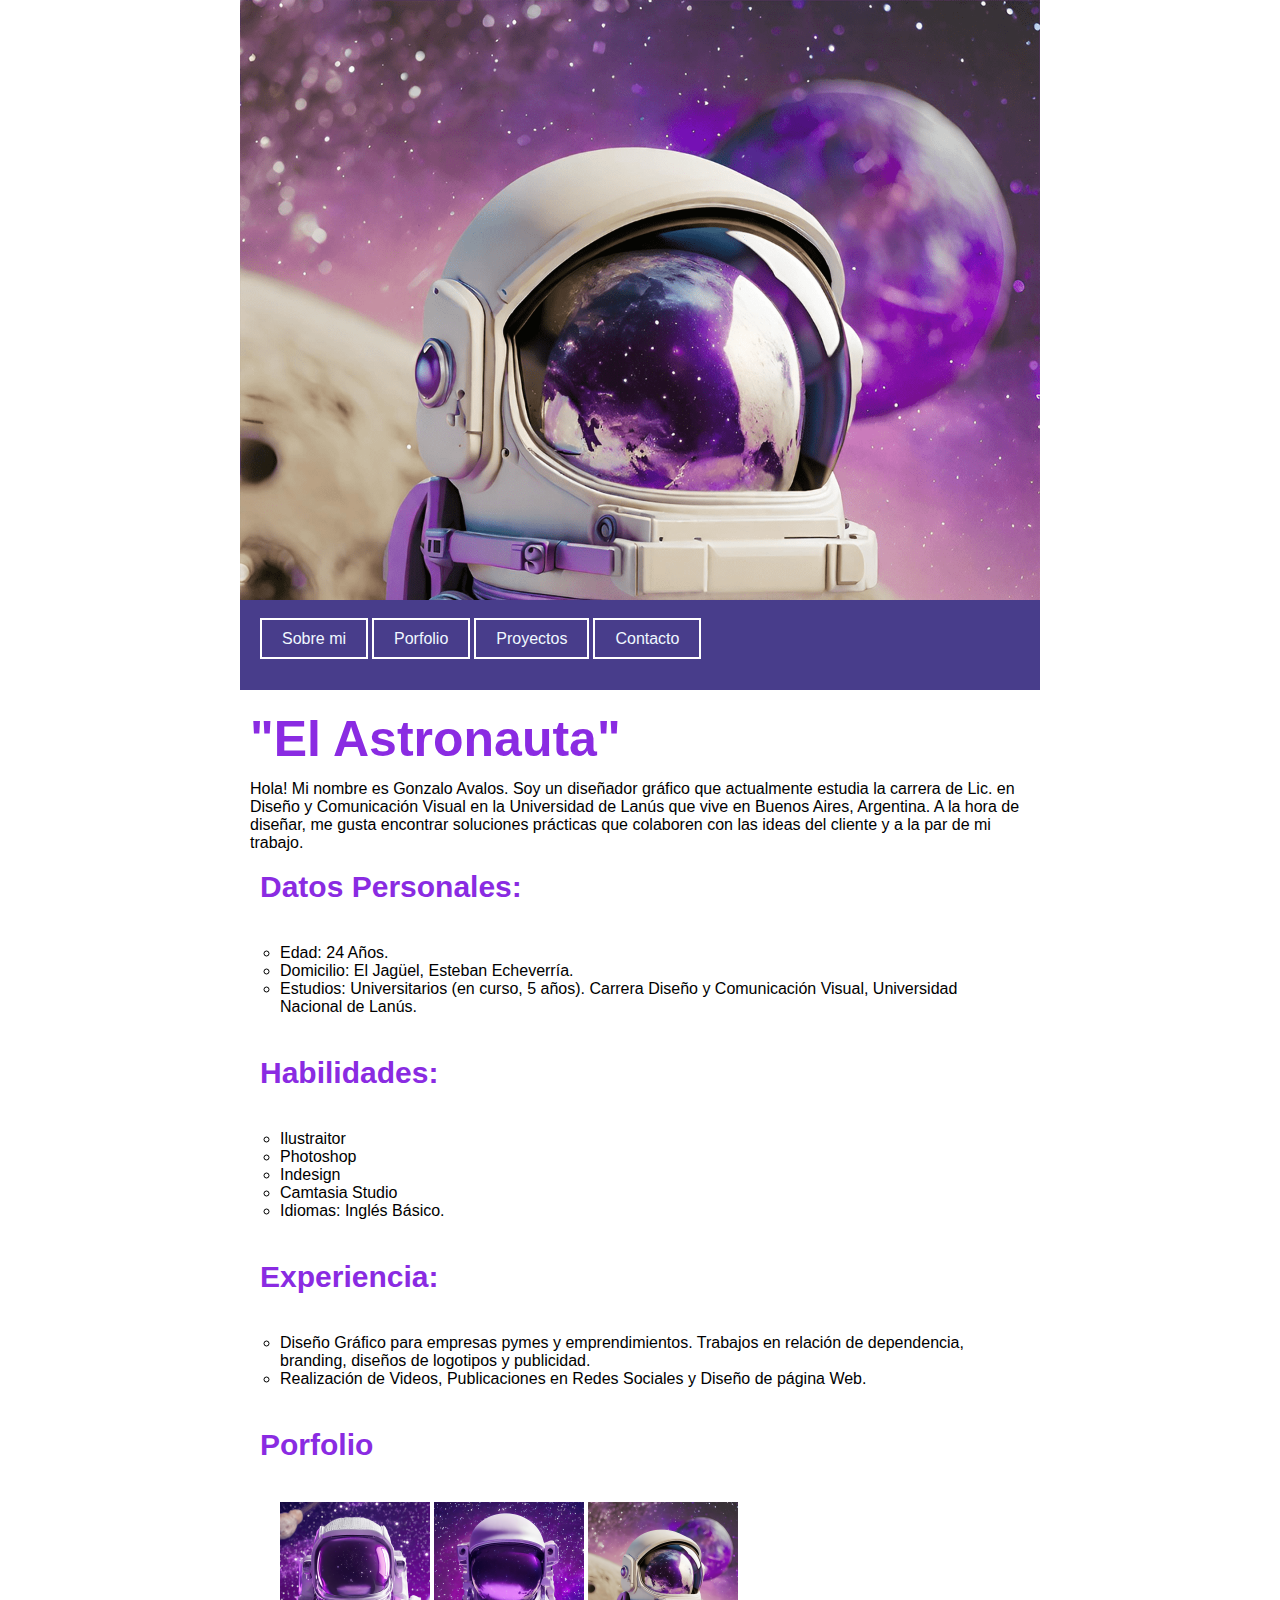
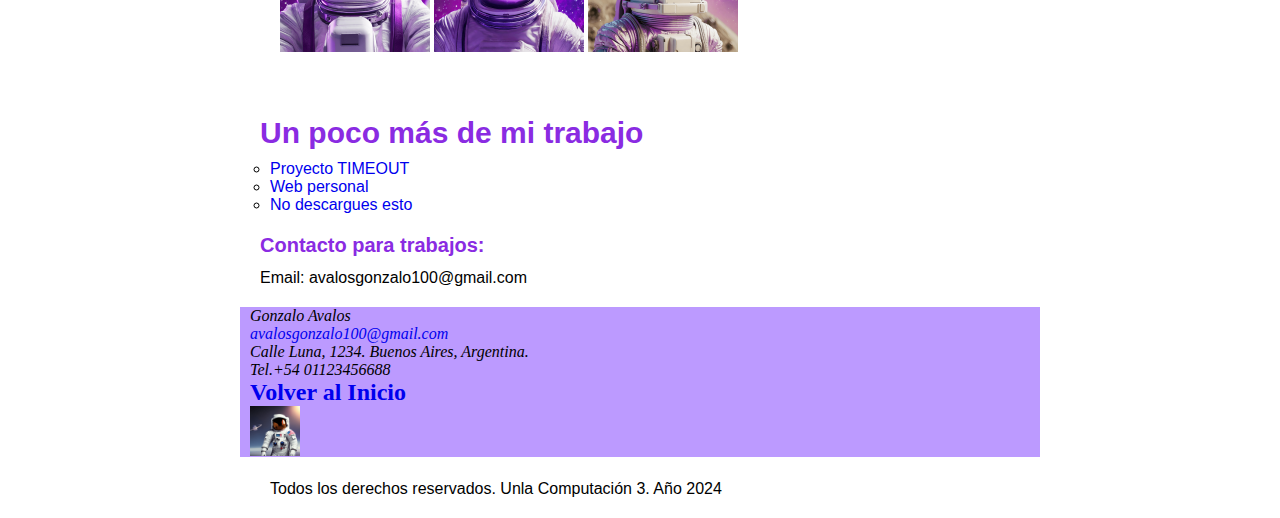
==== index.html @ 6a873aac "Merge branch 'main' of github.com:Gonza-01/avalosgonzalo-tp1" ====
<!DOCTYPE html>
<html>
   
    <head>
        <meta charset="utf-8"/>
        <title>Avalos Gonzalo CV</title>
        <link href="estilos.css" rel="stylesheet" type="text/css">

    <!---Hola profes como notaran estuve usando el codigo html de mi CV para practicar CSS y estuve diseñando con lo que vimos (cosa que se que aún no debemos hacer hasta aprender Flexbox) pero de igual manera quise probar provisoriamente las etiquetas de las clases de css--->
    </head>
    <body>
        <header id="cabecera">
        </header>
        <nav class="botonera">
            <ul>
                <li><a href="#">Sobre mi</a></li>
                <li><a href="#porfolio">Porfolio</a></li>
                <li><a href="#">Proyectos</a></li>
                <li><a href="#contacto">Contacto</a></li>
            </ul>
        </nav>
        <main>
            <div class="bienvenida">
                <h1>"El Astronauta"</h1>
                <p>Hola! Mi nombre es Gonzalo Avalos. Soy un diseñador gráfico que actualmente estudia la carrera de Lic. en Diseño y Comunicación Visual en la Universidad de Lanús que vive en Buenos Aires, Argentina. A la hora de diseñar, me gusta encontrar soluciones prácticas que colaboren con las ideas del cliente y a la par de mi trabajo.</p>
            </div>
            <article class="#">
				<h3>Datos Personales:</h3>
					<ul class="seccion">
						<li>Edad: 24 Años.</li>
						<li>Domicilio: El Jag&uuml;el, Esteban Echeverr&iacute;a.</li>
						<li>Estudios: Universitarios (en curso, 5 años). Carrera Diseño y Comunicaci&oacute;n Visual, Universidad Nacional de Lan&uacute;s.</li>
					</ul>
				<h3>Habilidades:</h3>
					<ul class="seccion">
						<li>Ilustraitor</li>
						<li>Photoshop</li>
						<li>Indesign</li>
						<li>Camtasia Studio</li>
						<li>Idiomas: Ingl&eacute;s B&aacute;sico.&nbsp;</li>
					</ul>
				<h3>Experiencia:</h3>
					<ul class="seccion">
						<li>Diseño Gráfico para empresas pymes y emprendimientos. Trabajos en relaci&oacute;n de dependencia, branding, diseños de logotipos y publicidad.</li>
						<li>Realizaci&oacute;n de Videos, Publicaciones en Redes Sociales y Diseño de p&aacute;gina Web.&nbsp;</li>
					</ul>
			</article>
            <article id="porfolio">
				<h3>Porfolio</h3>
				<div class="seccion">
					<img src="img/astro.png" width="150px" height="150px"/>
					<img src="img/astro 2.png" width="150px" height="150px"/>
					<img src="img/astro 3.png" width="150px" height="150px"/>
				</div>
			</article>
            <section class="section">
                <h3>Un poco más de mi trabajo</h3>
                <ul>
                    <li><a href="proyecto-timeout.pdf">Proyecto TIMEOUT</a></li>
                    <li><a href="https://astronauta.com" target="_blank">Web personal</a></li>
                    <li><a href="img/astro.png" download>No descargues esto</a></li>
                </ul>
            </section>
            <div id="contacto">
                <h4>Contacto para trabajos:</h4>
                <p>Email: avalosgonzalo100@gmail.com</p>
            </div>
        </main>
        <footer>
            <address>
                Gonzalo Avalos <br>
                <a href="avalosgonzalo100@gmail.com" target="_blank">avalosgonzalo100@gmail.com</a> <br>
                Calle Luna, 1234. Buenos Aires, Argentina.<br>
                Tel.+54 01123456688
            </address>
            <h2><a href="#cabecera">Volver al Inicio</a></h2><img src="img/astronauta.png" width="50px" height="50px" alt="astronauta"/>
            <p>Todos los derechos reservados. Unla Computaci&oacute;n 3. Año 2024</p>
        </footer>
    </body>
</html>
---- estilos.css ----
*{ 
    margin: 0px;
    padding: 0px;
}

body{
    width: 800px;
    margin: auto;
}

header {
    background-color: blueviolet;
    margin: 0px;
    padding: 0 px;
}
h1 {
    color: blueviolet;
    font-size: 50px;
    font-family:'Franklin Gothic Medium', 'Arial Narrow', Arial, sans-serif;
}
.botonera {
    padding: 30px 20px;
    height: 30px;
    background-color: darkslateblue;
}

.seccion {
    padding: 40px;
}

ul {
    padding-top: 10px;
    list-style-type: circle;
}

a {
    text-decoration: none;
}
a:hover {
    color:darkorchid;
    font-size: 2em;
}
h3 {
    font-size: 30px;
    font-family: 'Franklin Gothic Medium', 'Arial Narrow', Arial, sans-serif;
    color: blueviolet;
    padding-left: 20px;
}

nav ul {
    list-style: none;
    display: inline;
}

nav ul li {
    display: inline;
}

.botonera a {
    text-decoration: none;
    padding: 10px 20px;
    border: 2px solid white;
    color: aliceblue;
    font-family: 'Gill Sans', 'Gill Sans MT', Calibri, 'Trebuchet MS', sans-serif;
}

.botonera a:hover {
    background-color: rgb(25, 0, 48);
}
.botonera a:active {
    background-color: fuchsia;
}

#cabecera {
    width: 100%;
    height: 600px;
    background-image: url("img/astro\ 3.png");
    background-size: 100% auto;
    background-color: blueviolet;
}

p {
    font-family: 'Gill Sans', 'Gill Sans MT', Calibri, 'Trebuchet MS', sans-serif;
    padding-top: 12px;
}

footer {
    background-color: rgb(188, 154, 255);
    height: 150px;
    width: auto;
    padding-left: 10px;
}

.bienvenida {
    padding: 20px 10px 10px 10px;
    height: 150px;
}

li {
    font-family: 'Gill Sans', 'Gill Sans MT', Calibri, 'Trebuchet MS', sans-serif;
}

#contacto {
    padding: 20px;
}
.section {
    padding-top: 20px;
}

#porfolio {
    padding: 0px;
}
footer p {
    padding: 20px;
}

section ul {
    padding-left: 30px;
}

h4 {
    font-size: 20px;
    font-family: 'Franklin Gothic Medium', 'Arial Narrow', Arial, sans-serif;
    color: blueviolet;
}
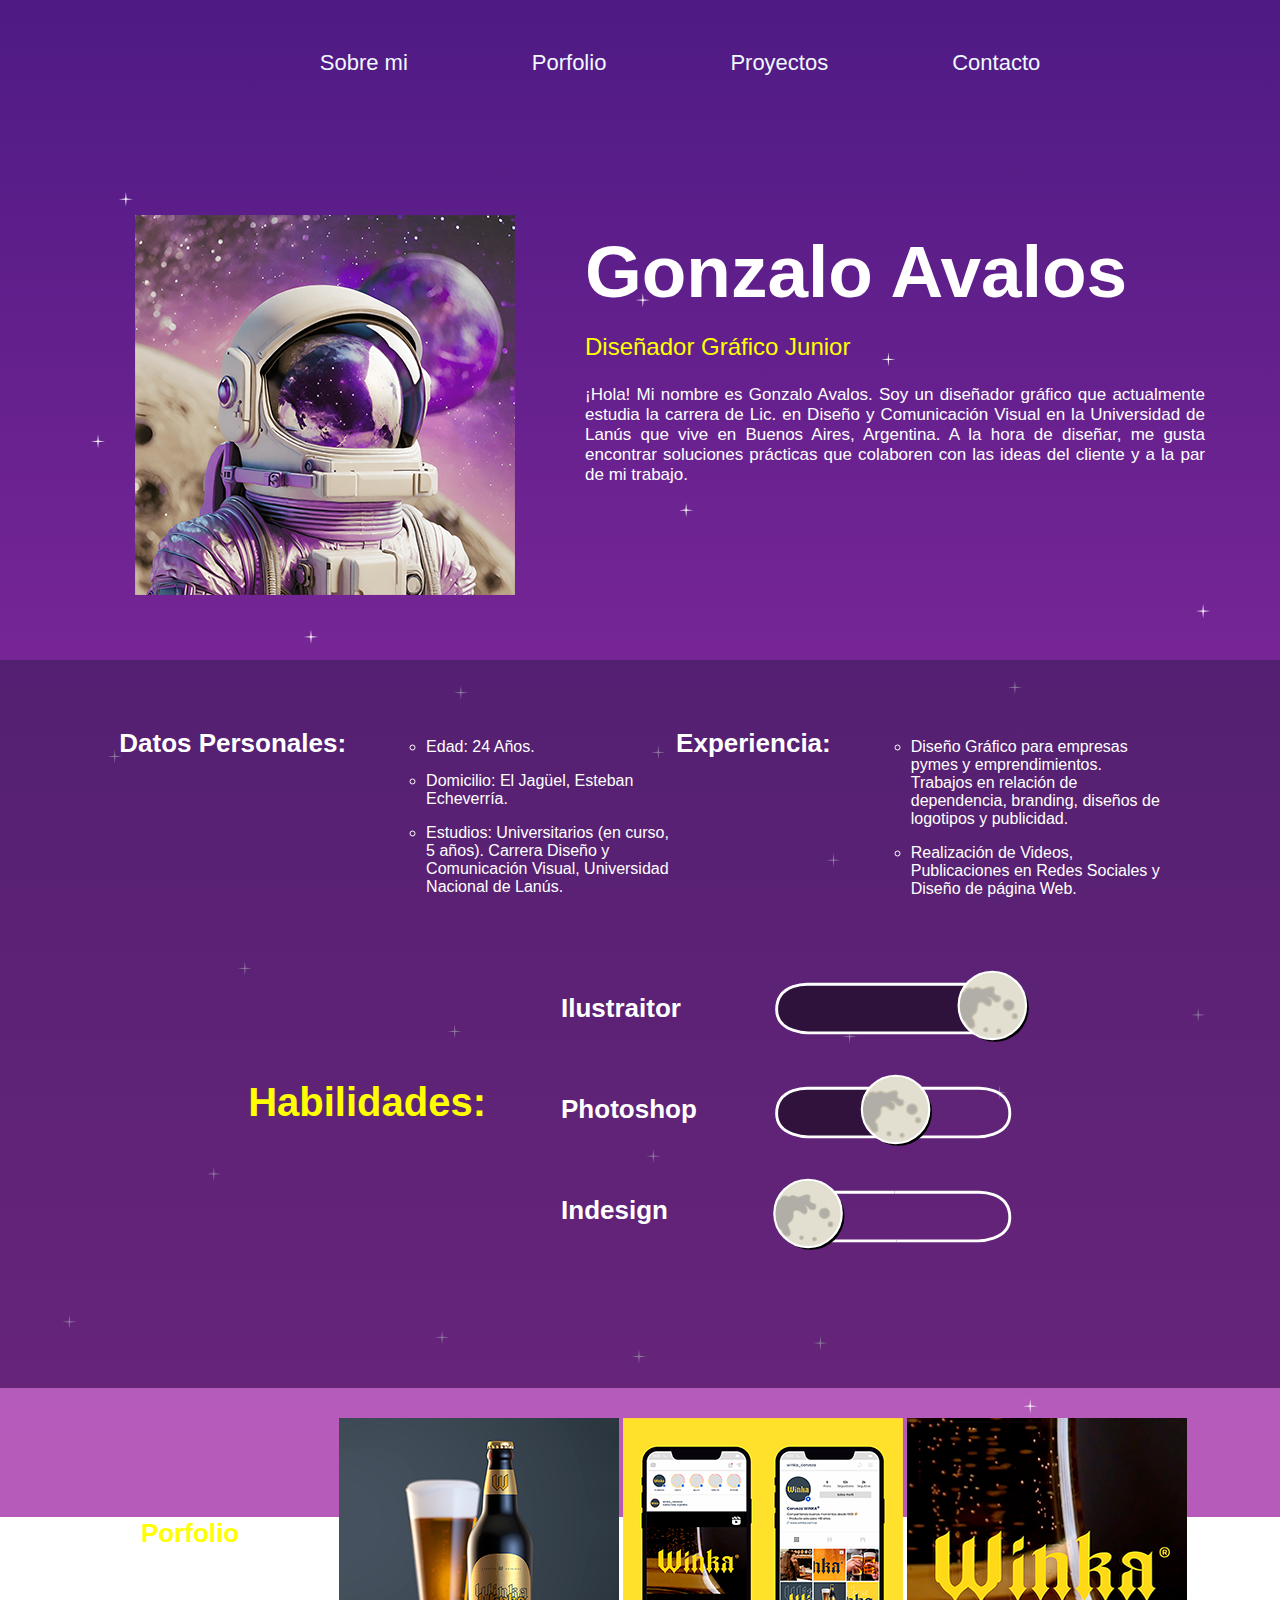
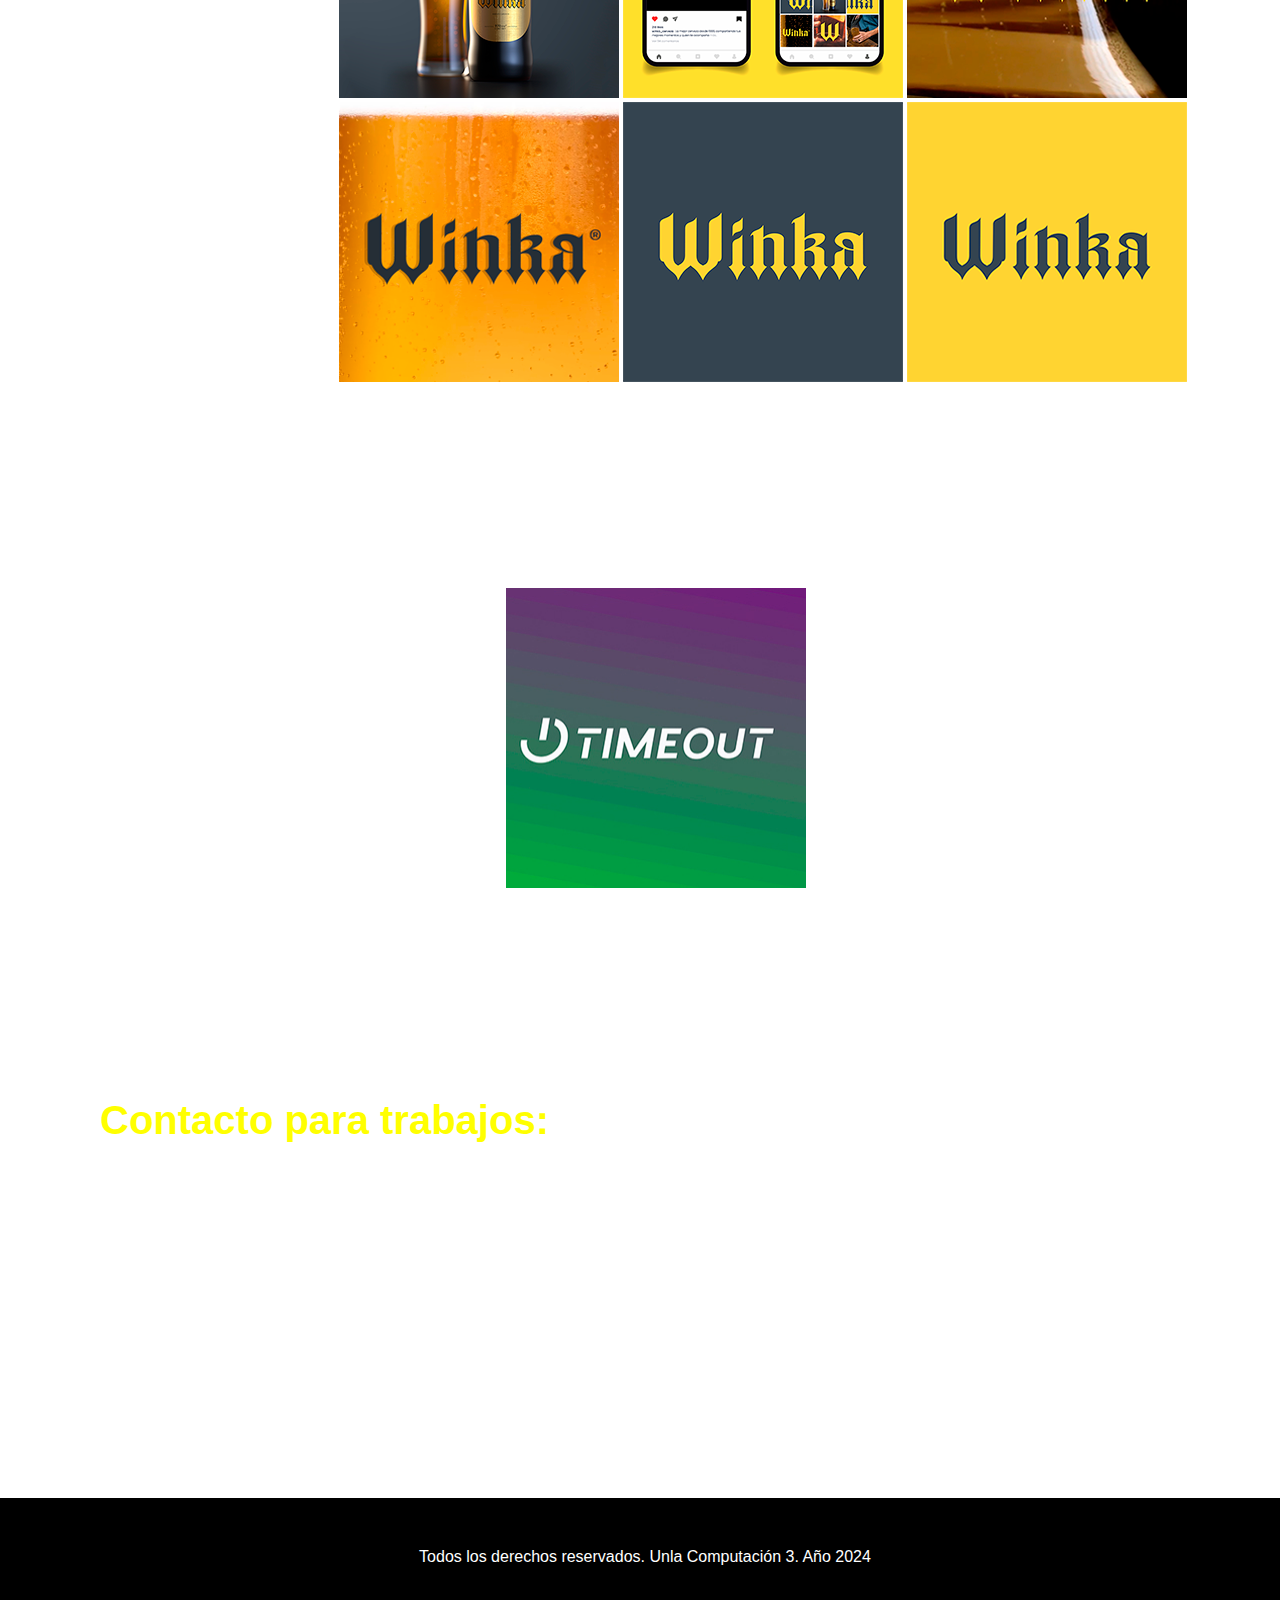
==== commit 44c7beb9: "preentrega_cambios" ====
--- a/index.html
+++ b/index.html
@@ -1,80 +1,92 @@
 <!DOCTYPE html>
 <html>
-   
     <head>
         <meta charset="utf-8"/>
         <title>Avalos Gonzalo CV</title>
         <link href="estilos.css" rel="stylesheet" type="text/css">
-
-    <!---Hola profes como notaran estuve usando el codigo html de mi CV para practicar CSS y estuve diseñando con lo que vimos (cosa que se que aún no debemos hacer hasta aprender Flexbox) pero de igual manera quise probar provisoriamente las etiquetas de las clases de css--->
+        <link rel="icon" href="img/astronauta_emoticon_2.svg">
     </head>
     <body>
         <header id="cabecera">
+            <nav class="botonera">
+                <ul>
+                    <li><a href="#datos">Sobre mi</a></li>
+                    <li><a href="#porfolio">Porfolio</a></li>
+                    <li><a href="#proyectos">Proyectos</a></li>
+                    <li><a href="#contacto">Contacto</a></li>
+                </ul>
+            </nav>
         </header>
-        <nav class="botonera">
-            <ul>
-                <li><a href="#">Sobre mi</a></li>
-                <li><a href="#porfolio">Porfolio</a></li>
-                <li><a href="#">Proyectos</a></li>
-                <li><a href="#contacto">Contacto</a></li>
-            </ul>
-        </nav>
         <main>
             <div class="bienvenida">
-                <h1>"El Astronauta"</h1>
-                <p>Hola! Mi nombre es Gonzalo Avalos. Soy un diseñador gráfico que actualmente estudia la carrera de Lic. en Diseño y Comunicación Visual en la Universidad de Lanús que vive en Buenos Aires, Argentina. A la hora de diseñar, me gusta encontrar soluciones prácticas que colaboren con las ideas del cliente y a la par de mi trabajo.</p>
+                <img src="img/foto_perfil_astro.png" width="380px" height="380px" alt="astronauta"/>
+                <article class="presentacion">
+                    <h1>Gonzalo Avalos</h1>
+                    <h2>Diseñador Gr&aacute;fico Junior</h2>
+                    <p class="parrafo">¡Hola! Mi nombre es Gonzalo Avalos. Soy un diseñador gráfico que actualmente estudia la carrera de Lic. en Diseño y Comunicación Visual en la Universidad de Lanús que vive en Buenos Aires,  Argentina. 
+                        A la hora de diseñar, me gusta encontrar soluciones prácticas que colaboren con las ideas del cliente y a la par de mi trabajo.</p>
+                </article>
             </div>
-            <article class="#">
+            <div id="datos">
 				<h3>Datos Personales:</h3>
 					<ul class="seccion">
 						<li>Edad: 24 Años.</li>
 						<li>Domicilio: El Jag&uuml;el, Esteban Echeverr&iacute;a.</li>
 						<li>Estudios: Universitarios (en curso, 5 años). Carrera Diseño y Comunicaci&oacute;n Visual, Universidad Nacional de Lan&uacute;s.</li>
 					</ul>
-				<h3>Habilidades:</h3>
-					<ul class="seccion">
-						<li>Ilustraitor</li>
-						<li>Photoshop</li>
-						<li>Indesign</li>
-						<li>Camtasia Studio</li>
-						<li>Idiomas: Ingl&eacute;s B&aacute;sico.&nbsp;</li>
-					</ul>
 				<h3>Experiencia:</h3>
 					<ul class="seccion">
 						<li>Diseño Gráfico para empresas pymes y emprendimientos. Trabajos en relaci&oacute;n de dependencia, branding, diseños de logotipos y publicidad.</li>
 						<li>Realizaci&oacute;n de Videos, Publicaciones en Redes Sociales y Diseño de p&aacute;gina Web.&nbsp;</li>
 					</ul>
-			</article>
-            <article id="porfolio">
-				<h3>Porfolio</h3>
-				<div class="seccion">
-					<img src="img/astro.png" width="150px" height="150px"/>
-					<img src="img/astro 2.png" width="150px" height="150px"/>
-					<img src="img/astro 3.png" width="150px" height="150px"/>
-				</div>
-			</article>
-            <section class="section">
-                <h3>Un poco más de mi trabajo</h3>
+            </div>
+            <section class="habilidades">
+                <h3 class="subtitulo">Habilidades:</h3>
+				<ul class="secciondos">
+					<li><h5>Ilustraitor</h5></li>
+					<li><h5>Photoshop</h5></li>
+					<li><h5>Indesign</li>
+				</ul>
+                <ul class="secciondos">
+					<li><img src="img/luna_nivelalto.svg" alt="nivelalto" width="260px" height="100px"></li>
+					<li><img src="img/luna_nivelmedio.svg" alt="nivelalto" width="260px" height="100px"></li>
+					<li><img src="img/luna_nivelbajo.svg" alt="nivelbajo" width="260px" height="100px"></li>
+				</ul>
+            </section>
+            <div id="porfolio">
+				<h3 class="subpor">Porfolio</h3>
+				<section class="seccion">
+                    <img src="img/winka_botella.png" width="280px" height="280px"/>
+					<img src="img/winka_redes.png" width="280px" height="280px"/>
+                    <img src="img/winka_comercial.png" width="280px" height="280px"/>
+                    <img src="img/winka_comercialdos.png" width="280px" height="280px"/>
+                    <img src="img/winka_logo.png" width="280px" height="280px"/>
+                    <img src="img/winka_logoamarillo.png" width="280px" height="280px"/>
+                </section>
+			</div>
+            <div id="proyectos">
+                <h3 class="maspro">Un poco más de mi trabajo</h3>
+                <img src="img/imagen_timeout.jpg" style="border: 5px solid white;" width="300px" height="300px"/>
                 <ul>
                     <li><a href="proyecto-timeout.pdf">Proyecto TIMEOUT</a></li>
                     <li><a href="https://astronauta.com" target="_blank">Web personal</a></li>
                     <li><a href="img/astro.png" download>No descargues esto</a></li>
                 </ul>
-            </section>
-            <div id="contacto">
-                <h4>Contacto para trabajos:</h4>
-                <p>Email: avalosgonzalo100@gmail.com</p>
+            </div>
+            <div class="email">
+                <section id="contacto">
+                    <h4>Contacto para trabajos:</h4>
+                    <address>
+                        <h3 class="maspro">Gonzalo Avalos</h3>
+                        <a href="mailto:avalosgonzalo100@gmail.com" target="_blank">avalosgonzalo100@gmail.com</a>
+                        <p class="maspro">Calle Luna, 1234. Buenos Aires, Argentina. Tel.+54 01123456688</p>
+                    </address>
+                    <h2 class="maspro"><a href="#cabecera">Volver al Inicio</a></h2>
+                </section>
             </div>
         </main>
         <footer>
-            <address>
-                Gonzalo Avalos <br>
-                <a href="avalosgonzalo100@gmail.com" target="_blank">avalosgonzalo100@gmail.com</a> <br>
-                Calle Luna, 1234. Buenos Aires, Argentina.<br>
-                Tel.+54 01123456688
-            </address>
-            <h2><a href="#cabecera">Volver al Inicio</a></h2><img src="img/astronauta.png" width="50px" height="50px" alt="astronauta"/>
-            <p>Todos los derechos reservados. Unla Computaci&oacute;n 3. Año 2024</p>
+            <p class="pfooter">Todos los derechos reservados. Unla Computaci&oacute;n 3. Año 2024</p>
         </footer>
     </body>
 </html>
--- a/estilos.css
+++ b/estilos.css
@@ -4,47 +4,91 @@
 }
 
 body{
-    width: 800px;
+    width: auto;
     margin: auto;
-}
-
-header {
-    background-color: blueviolet;
+    background-image: url(img/fondo.svg);
+    background-position: center;
+    background-repeat: no-repeat;
+    background-size: cover;
+    background-attachment: fixed;
+}
+
+main {
+    width: auto;
     margin: 0px;
     padding: 0 px;
+    display: flex;
+    flex-direction: column;
+    justify-content: center;
+}
+header {
+    height: 150px;
+    margin: 0px;
+    padding: 20px;
+    width: 800px;
+    display: flex;
+    justify-content: space-around;
+
 }
 h1 {
-    color: blueviolet;
-    font-size: 50px;
-    font-family:'Franklin Gothic Medium', 'Arial Narrow', Arial, sans-serif;
-}
+    color: white;
+    font-size: 73px;
+    font-family: Verdana, Geneva, Tahoma, sans-serif;
+    padding-top: 40px;
+}
+
+h2 {
+    color: yellow;
+    font-family: 'Gill Sans', 'Gill Sans MT', Calibri, 'Trebuchet MS', sans-serif;
+    font-weight: lighter;
+    padding-top: 20px;
+    padding-bottom: 10px;
+}
+h3 {
+    font-size: 26px;
+    font-family: 'Franklin Gothic Medium', 'Arial Narrow', Arial, sans-serif;
+    color: white;
+    padding-top: 50px;
+    list-style-type: none;
+}
+
+
+h4 {
+    font-size: 40px;
+    font-family: 'Franklin Gothic Medium', 'Arial Narrow', Arial, sans-serif;
+    color: yellow;
+}
+
+h5 {
+    padding: 35px;
+    font-size: 26px;
+    color: white;
+}
+
 .botonera {
-    padding: 30px 20px;
-    height: 30px;
-    background-color: darkslateblue;
+    padding: 40px 40px;
+    height: 20px;
+    justify-content: space-around;
 }
 
 .seccion {
-    padding: 40px;
+    padding: 0;
+    max-width: 900px;
 }
 
 ul {
-    padding-top: 10px;
+    padding-top: 30px;
+    padding-left: 40px;
     list-style-type: circle;
 }
 
 a {
     text-decoration: none;
+    font-size: 22px;
+    color: white;
 }
 a:hover {
-    color:darkorchid;
-    font-size: 2em;
-}
-h3 {
-    font-size: 30px;
-    font-family: 'Franklin Gothic Medium', 'Arial Narrow', Arial, sans-serif;
-    color: blueviolet;
-    padding-left: 20px;
+    color:yellow;
 }
 
 nav ul {
@@ -54,72 +98,171 @@
 
 nav ul li {
     display: inline;
+    padding: 20px;
+}
+
+div ul li {
+    color: white;
+    max-width: 250px;
+    font-size: 16px;
+    padding-top: 16px;
+    margin-left: 80px;
+    list-style-type: circle;
+}
+section ul li {
+    color: white;
+    max-width: 800px;
+    font-size: 16px;
+    list-style-type: none;
+}
+
+section ul {
+    display: flex;
+    flex-direction: column;
+    justify-content: center;
+    max-width: 800px;
 }
 
 .botonera a {
     text-decoration: none;
-    padding: 10px 20px;
-    border: 2px solid white;
+    padding: 30px 40px;
     color: aliceblue;
     font-family: 'Gill Sans', 'Gill Sans MT', Calibri, 'Trebuchet MS', sans-serif;
 }
 
 .botonera a:hover {
-    background-color: rgb(25, 0, 48);
-}
-.botonera a:active {
-    background-color: fuchsia;
+    font-size: 20px;
+    color: yellow;
+}
+
+.bienvenida {
+    display: flex;
+    justify-content:center;
+    align-items: center;
+    height: 510px;
+    margin-left: 80px;
 }
 
 #cabecera {
     width: 100%;
+    background-size: 100% auto;
+    padding-top: 10px;
+    width: 100%;
+    height: 120px;
+    display: flex;
+    justify-content: space-around;
+}
+
+p {
+    font-family: Arial, Helvetica, sans-serif;
+    padding-top: 14px;
+}
+
+li {
+    font-family: 'Gill Sans', 'Gill Sans MT', Calibri, 'Trebuchet MS', sans-serif;
+}
+
+#datos {
+    display: flex;
+    justify-content: center;
+    align-items:first baseline;
+    height: 250px;
+    background: rgba(62, 28, 90, 0.6);
+    padding-top: 18px;
+}
+
+.parrafo {
+    max-width: 620px;
+    height: 300px; 
+    text-align: justify;
+    color: white;
+    font-family: 'Gill Sans', 'Gill Sans MT', Calibri, 'Trebuchet MS', sans-serif;
+    font-weight: lighter;
+    font-size: 17px;
+}
+
+.presentacion {
+    height: 500px;
+    padding: 70px 20px 0px 70px;
+}
+
+.habilidades {
+    color: white;
+    display: flex;
+    justify-content: center;
+    align-items: start;
+    height: 460px;
+    background: rgba(62, 28, 90, 0.6);
+}
+
+.subtitulo {
+    font-size: 40px;
+    font-family:'Gill Sans', 'Gill Sans MT', Calibri, 'Trebuchet MS', sans-serif;
+    color:yellow;
+    padding-top: 152px;
+}
+
+.secciondos {
+    max-width: 800px;
+}
+
+#porfolio {
+    display: flex;
+    justify-content: center;
     height: 600px;
-    background-image: url("img/astro\ 3.png");
-    background-size: 100% auto;
-    background-color: blueviolet;
-}
-
-p {
-    font-family: 'Gill Sans', 'Gill Sans MT', Calibri, 'Trebuchet MS', sans-serif;
-    padding-top: 12px;
+    background-color: rgba(255, 255, 255, 0.2);
+    padding-top: 30px;
+}
+.subpor {
+    color: yellow;
+    padding: 100px
+}
+footer p {
+    padding: 20px;
+}
+
+#proyectos {
+    display: flex;
+    justify-content: center;
+    align-items: center;
+    height: 600px;
+    padding: 20px;
+}
+
+.maspro {
+    font-size: 24px;
+    font-family:'Gill Sans', 'Gill Sans MT', Calibri, 'Trebuchet MS', sans-serif;
+    color: white;
+    padding-top: 20px;
+    padding-right: 40px;
+}
+
+.email {
+    display: flex;
+    justify-content: left;
+    height: 400px;
+    padding-left: 100px;
+    padding-top: 40px;
+}
+
+#contacto {
+    display: flex;
+    flex-direction: column;
+    justify-content: right;
+    height: 200px;
 }
 
 footer {
-    background-color: rgb(188, 154, 255);
+    display: flex;
+    justify-content: center;
+    background-color: black;
     height: 150px;
     width: auto;
     padding-left: 10px;
 }
 
-.bienvenida {
-    padding: 20px 10px 10px 10px;
-    height: 150px;
-}
-
-li {
-    font-family: 'Gill Sans', 'Gill Sans MT', Calibri, 'Trebuchet MS', sans-serif;
-}
-
-#contacto {
-    padding: 20px;
-}
-.section {
-    padding-top: 20px;
-}
-
-#porfolio {
-    padding: 0px;
-}
-footer p {
-    padding: 20px;
-}
-
-section ul {
-    padding-left: 30px;
-}
-
-h4 {
-    font-size: 20px;
-    font-family: 'Franklin Gothic Medium', 'Arial Narrow', Arial, sans-serif;
-    color: blueviolet;
+.pfooter {
+    padding-top: 50px;
+    color: white;
+    font-family: 'Gill Sans', 'Gill Sans MT', Calibri, 'Trebuchet MS', sans-serif;
 }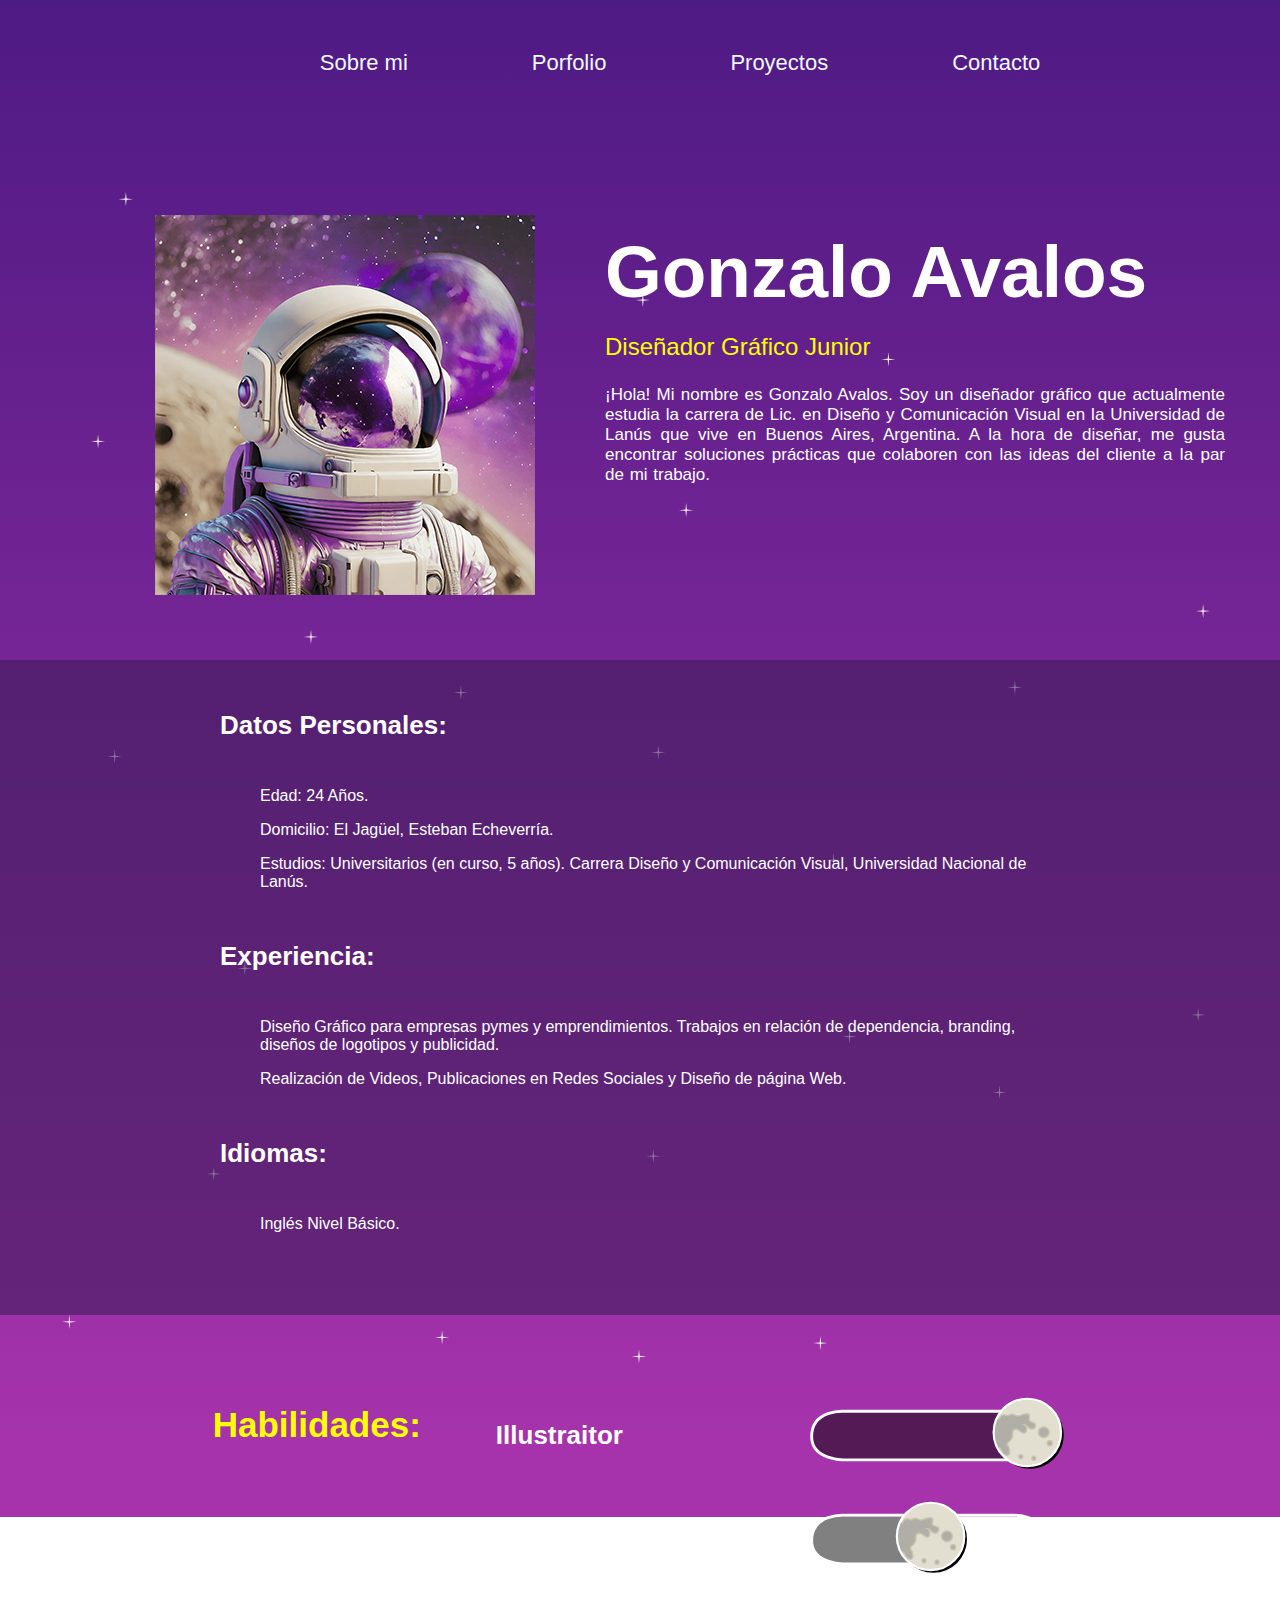
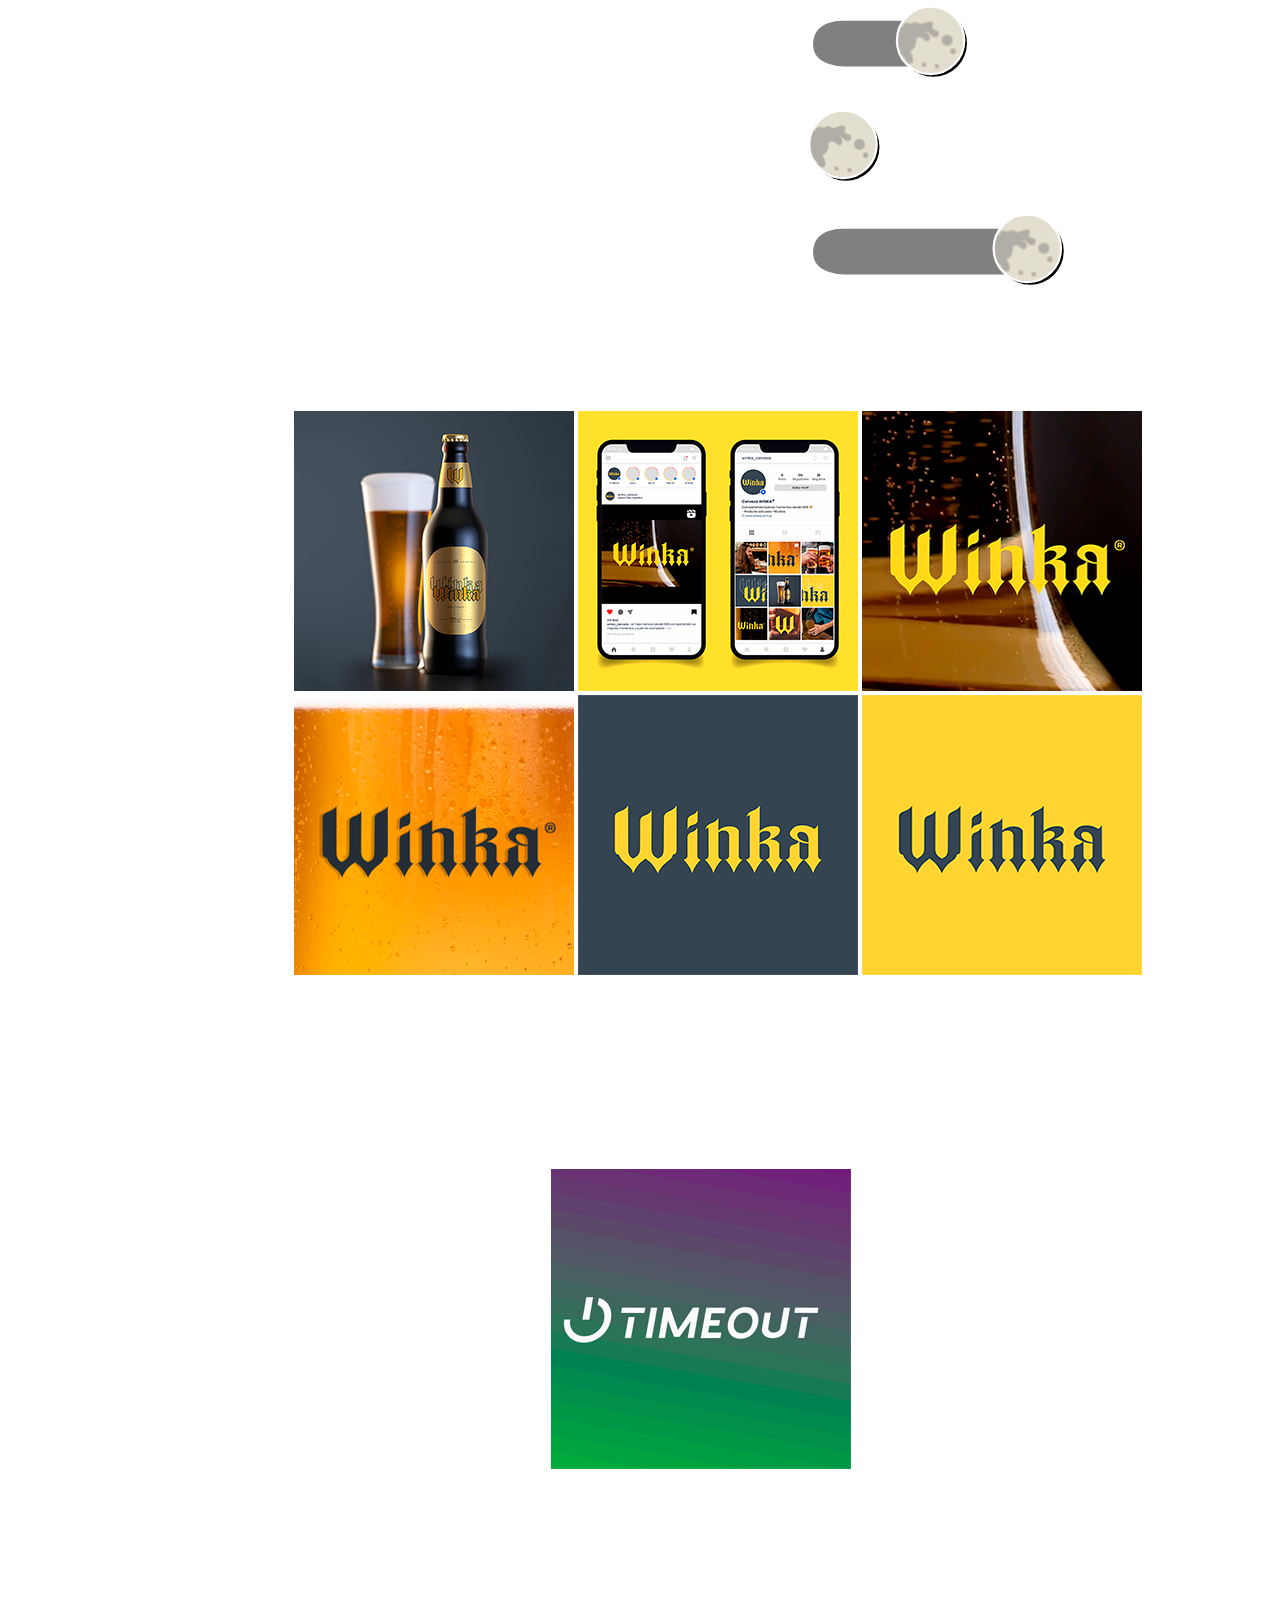
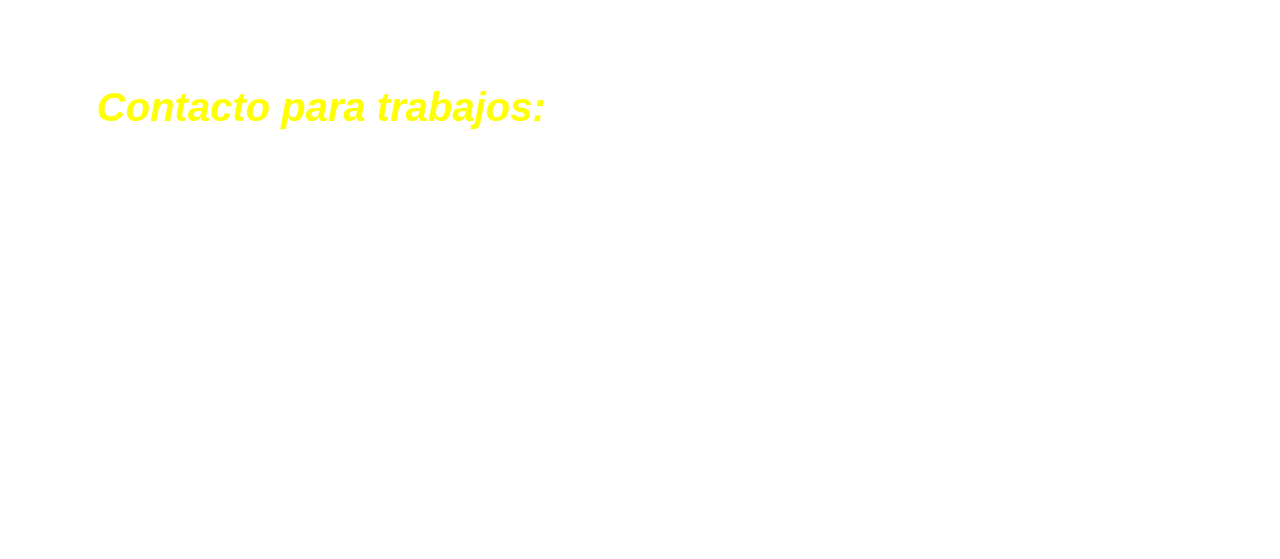
==== commit dbea5101: "postpreentrega" ====
--- a/index.html
+++ b/index.html
@@ -4,7 +4,7 @@
         <meta charset="utf-8"/>
         <title>Avalos Gonzalo CV</title>
         <link href="estilos.css" rel="stylesheet" type="text/css">
-        <link rel="icon" href="img/astronauta_emoticon_2.svg">
+        <link rel="icon" href="astronauta_emoticon.ico">
     </head>
     <body>
         <header id="cabecera">
@@ -13,7 +13,7 @@
                     <li><a href="#datos">Sobre mi</a></li>
                     <li><a href="#porfolio">Porfolio</a></li>
                     <li><a href="#proyectos">Proyectos</a></li>
-                    <li><a href="#contacto">Contacto</a></li>
+                    <li><a href="#email">Contacto</a></li>
                 </ul>
             </nav>
         </header>
@@ -24,38 +24,48 @@
                     <h1>Gonzalo Avalos</h1>
                     <h2>Diseñador Gr&aacute;fico Junior</h2>
                     <p class="parrafo">¡Hola! Mi nombre es Gonzalo Avalos. Soy un diseñador gráfico que actualmente estudia la carrera de Lic. en Diseño y Comunicación Visual en la Universidad de Lanús que vive en Buenos Aires,  Argentina. 
-                        A la hora de diseñar, me gusta encontrar soluciones prácticas que colaboren con las ideas del cliente y a la par de mi trabajo.</p>
+                        A la hora de diseñar, me gusta encontrar soluciones prácticas que colaboren con las ideas del cliente a la par de mi trabajo.</p>
                 </article>
             </div>
             <div id="datos">
-				<h3>Datos Personales:</h3>
-					<ul class="seccion">
+                <section>
+				    <h3>Datos Personales:</h3>
+					<ul>
 						<li>Edad: 24 Años.</li>
 						<li>Domicilio: El Jag&uuml;el, Esteban Echeverr&iacute;a.</li>
 						<li>Estudios: Universitarios (en curso, 5 años). Carrera Diseño y Comunicaci&oacute;n Visual, Universidad Nacional de Lan&uacute;s.</li>
 					</ul>
-				<h3>Experiencia:</h3>
-					<ul class="seccion">
+				    <h3>Experiencia:</h3>
+					<ul>
 						<li>Diseño Gráfico para empresas pymes y emprendimientos. Trabajos en relaci&oacute;n de dependencia, branding, diseños de logotipos y publicidad.</li>
 						<li>Realizaci&oacute;n de Videos, Publicaciones en Redes Sociales y Diseño de p&aacute;gina Web.&nbsp;</li>
 					</ul>
+                    <h3>Idiomas:</h3>
+					<ul>
+						<li>Inglés Nivel Básico.</li>
+					</ul>
+                </section>
             </div>
             <section class="habilidades">
                 <h3 class="subtitulo">Habilidades:</h3>
-				<ul class="secciondos">
-					<li><h5>Ilustraitor</h5></li>
+				<ul>
+					<li><h5>Illustraitor</h5></li>
 					<li><h5>Photoshop</h5></li>
-					<li><h5>Indesign</li>
+					<li><h5>Indesign</h5></li>
+                    <li><h5>Visual Studio Code</h5></li>
+                    <li><h5>Camtasia Studio</h5></li>
 				</ul>
-                <ul class="secciondos">
+                <ul>
 					<li><img src="img/luna_nivelalto.svg" alt="nivelalto" width="260px" height="100px"></li>
 					<li><img src="img/luna_nivelmedio.svg" alt="nivelalto" width="260px" height="100px"></li>
-					<li><img src="img/luna_nivelbajo.svg" alt="nivelbajo" width="260px" height="100px"></li>
+					<li><img src="img/luna_nivelmedio.svg" alt="nivelbajo" width="260px" height="100px"></li>
+                    <li><img src="img/luna_nivelbajo.svg" alt="nivelbajo" width="260px" height="100px"></li>
+                    <li><img src="img/luna_nivelalto.svg" alt="nivelbajo" width="260px" height="100px"></li>
 				</ul>
             </section>
             <div id="porfolio">
 				<h3 class="subpor">Porfolio</h3>
-				<section class="seccion">
+				<section class="galeria">
                     <img src="img/winka_botella.png" width="280px" height="280px"/>
 					<img src="img/winka_redes.png" width="280px" height="280px"/>
                     <img src="img/winka_comercial.png" width="280px" height="280px"/>
@@ -64,29 +74,27 @@
                     <img src="img/winka_logoamarillo.png" width="280px" height="280px"/>
                 </section>
 			</div>
-            <div id="proyectos">
+            <section id="proyectos">
                 <h3 class="maspro">Un poco más de mi trabajo</h3>
-                <img src="img/imagen_timeout.jpg" style="border: 5px solid white;" width="300px" height="300px"/>
+                <img src="img/marca_timeout.png" style="border: 6px solid white;" width="300px" height="300px"/>
                 <ul>
                     <li><a href="proyecto-timeout.pdf">Proyecto TIMEOUT</a></li>
                     <li><a href="https://astronauta.com" target="_blank">Web personal</a></li>
-                    <li><a href="img/astro.png" download>No descargues esto</a></li>
+                    <li><a href="img/alien_selfie.png" download>No descargues esto</a></li>
                 </ul>
-            </div>
-            <div class="email">
-                <section id="contacto">
+            </section>
+            <div id="email">
+                <address class="contacto">
                     <h4>Contacto para trabajos:</h4>
-                    <address>
-                        <h3 class="maspro">Gonzalo Avalos</h3>
-                        <a href="mailto:avalosgonzalo100@gmail.com" target="_blank">avalosgonzalo100@gmail.com</a>
-                        <p class="maspro">Calle Luna, 1234. Buenos Aires, Argentina. Tel.+54 01123456688</p>
-                    </address>
-                    <h2 class="maspro"><a href="#cabecera">Volver al Inicio</a></h2>
-                </section>
+                    <h3 class="maspro">Gonzalo Avalos</h3>
+                    <a href="mailto:avalosgonzalo100@gmail.com" target="_blank">avalosgonzalo100@gmail.com</a>
+                    <p class="maspro">Calle Luna, 1234. Buenos Aires, Argentina. Tel.+54 01123456688</p>
+                </address>
+                <h2 class="maspro"><a href="#cabecera">Volver al Inicio</a></h2>
             </div>
         </main>
         <footer>
             <p class="pfooter">Todos los derechos reservados. Unla Computaci&oacute;n 3. Año 2024</p>
         </footer>
     </body>
-</html>
+</html>--- a/estilos.css
+++ b/estilos.css
@@ -11,12 +11,13 @@
     background-repeat: no-repeat;
     background-size: cover;
     background-attachment: fixed;
+    overflow-x: hidden;
 }
 
 main {
     width: auto;
     margin: 0px;
-    padding: 0 px;
+    padding: 0px;
     display: flex;
     flex-direction: column;
     justify-content: center;
@@ -71,11 +72,6 @@
     justify-content: space-around;
 }
 
-.seccion {
-    padding: 0;
-    max-width: 900px;
-}
-
 ul {
     padding-top: 30px;
     padding-left: 40px;
@@ -103,10 +99,9 @@
 
 div ul li {
     color: white;
-    max-width: 250px;
+    max-width: 550px;
     font-size: 16px;
     padding-top: 16px;
-    margin-left: 80px;
     list-style-type: circle;
 }
 section ul li {
@@ -119,7 +114,7 @@
 section ul {
     display: flex;
     flex-direction: column;
-    justify-content: center;
+    justify-content: space-around;
     max-width: 800px;
 }
 
@@ -140,7 +135,13 @@
     justify-content:center;
     align-items: center;
     height: 510px;
-    margin-left: 80px;
+    width: 100%;
+    margin-left: 60px;
+}
+
+.presentacion {
+    height: 500px;
+    padding: 70px 20px 0px 70px;
 }
 
 #cabecera {
@@ -165,10 +166,12 @@
 #datos {
     display: flex;
     justify-content: center;
-    align-items:first baseline;
-    height: 250px;
+    align-items: center;
+    width: auto;
+    flex-direction: column;
+    height: auto;
     background: rgba(62, 28, 90, 0.6);
-    padding-top: 18px;
+    padding-bottom: 82px;
 }
 
 .parrafo {
@@ -179,43 +182,44 @@
     font-family: 'Gill Sans', 'Gill Sans MT', Calibri, 'Trebuchet MS', sans-serif;
     font-weight: lighter;
     font-size: 17px;
-}
-
-.presentacion {
-    height: 500px;
-    padding: 70px 20px 0px 70px;
+    word-spacing: 1px;
 }
 
 .habilidades {
     color: white;
     display: flex;
-    justify-content: center;
+    justify-content: center; 
     align-items: start;
-    height: 460px;
-    background: rgba(62, 28, 90, 0.6);
+    width: 100%;
+    padding-top: 40px;
+    height: 620px;
 }
 
 .subtitulo {
-    font-size: 40px;
+    padding-top: 50px;
+    font-size: 35px;
     font-family:'Gill Sans', 'Gill Sans MT', Calibri, 'Trebuchet MS', sans-serif;
     color:yellow;
-    padding-top: 152px;
-}
-
-.secciondos {
-    max-width: 800px;
 }
 
 #porfolio {
     display: flex;
     justify-content: center;
-    height: 600px;
+    align-items:first baseline;
+    width: 100%;
+    height: 100%;
     background-color: rgba(255, 255, 255, 0.2);
-    padding-top: 30px;
+    padding-top: 36px;
+}
+
+.galeria {
+    max-width: 850px;
+    height: 100%;
+    padding-bottom: 40px;
 }
 .subpor {
-    color: yellow;
-    padding: 100px
+    color: white;
+    padding-right: 60px;
 }
 footer p {
     padding: 20px;
@@ -225,44 +229,46 @@
     display: flex;
     justify-content: center;
     align-items: center;
+    max-width: 100%;
     height: 600px;
-    padding: 20px;
+}
+
+#email {
+    display: flex;
+    justify-content: center;
+    align-items: baseline;
+    width: 100%;
+    height: 300px;
+    padding-top: 60px;
+}
+
+.contacto {
+    height: 100px;
+    width: 900px;
 }
 
 .maspro {
     font-size: 24px;
     font-family:'Gill Sans', 'Gill Sans MT', Calibri, 'Trebuchet MS', sans-serif;
     color: white;
-    padding-top: 20px;
     padding-right: 40px;
-}
-
-.email {
-    display: flex;
-    justify-content: left;
-    height: 400px;
-    padding-left: 100px;
-    padding-top: 40px;
-}
-
-#contacto {
-    display: flex;
-    flex-direction: column;
-    justify-content: right;
-    height: 200px;
+    word-spacing: 2px;
 }
 
 footer {
     display: flex;
     justify-content: center;
-    background-color: black;
+    align-items: flex-end;
     height: 150px;
     width: auto;
     padding-left: 10px;
+    padding-bottom: 30px;
 }
 
 .pfooter {
     padding-top: 50px;
-    color: white;
-    font-family: 'Gill Sans', 'Gill Sans MT', Calibri, 'Trebuchet MS', sans-serif;
-}+    font-size: 20px;
+    color: white;
+    font-family: 'Gill Sans', 'Gill Sans MT', Calibri, 'Trebuchet MS', sans-serif;
+    word-spacing: 3px;
+}
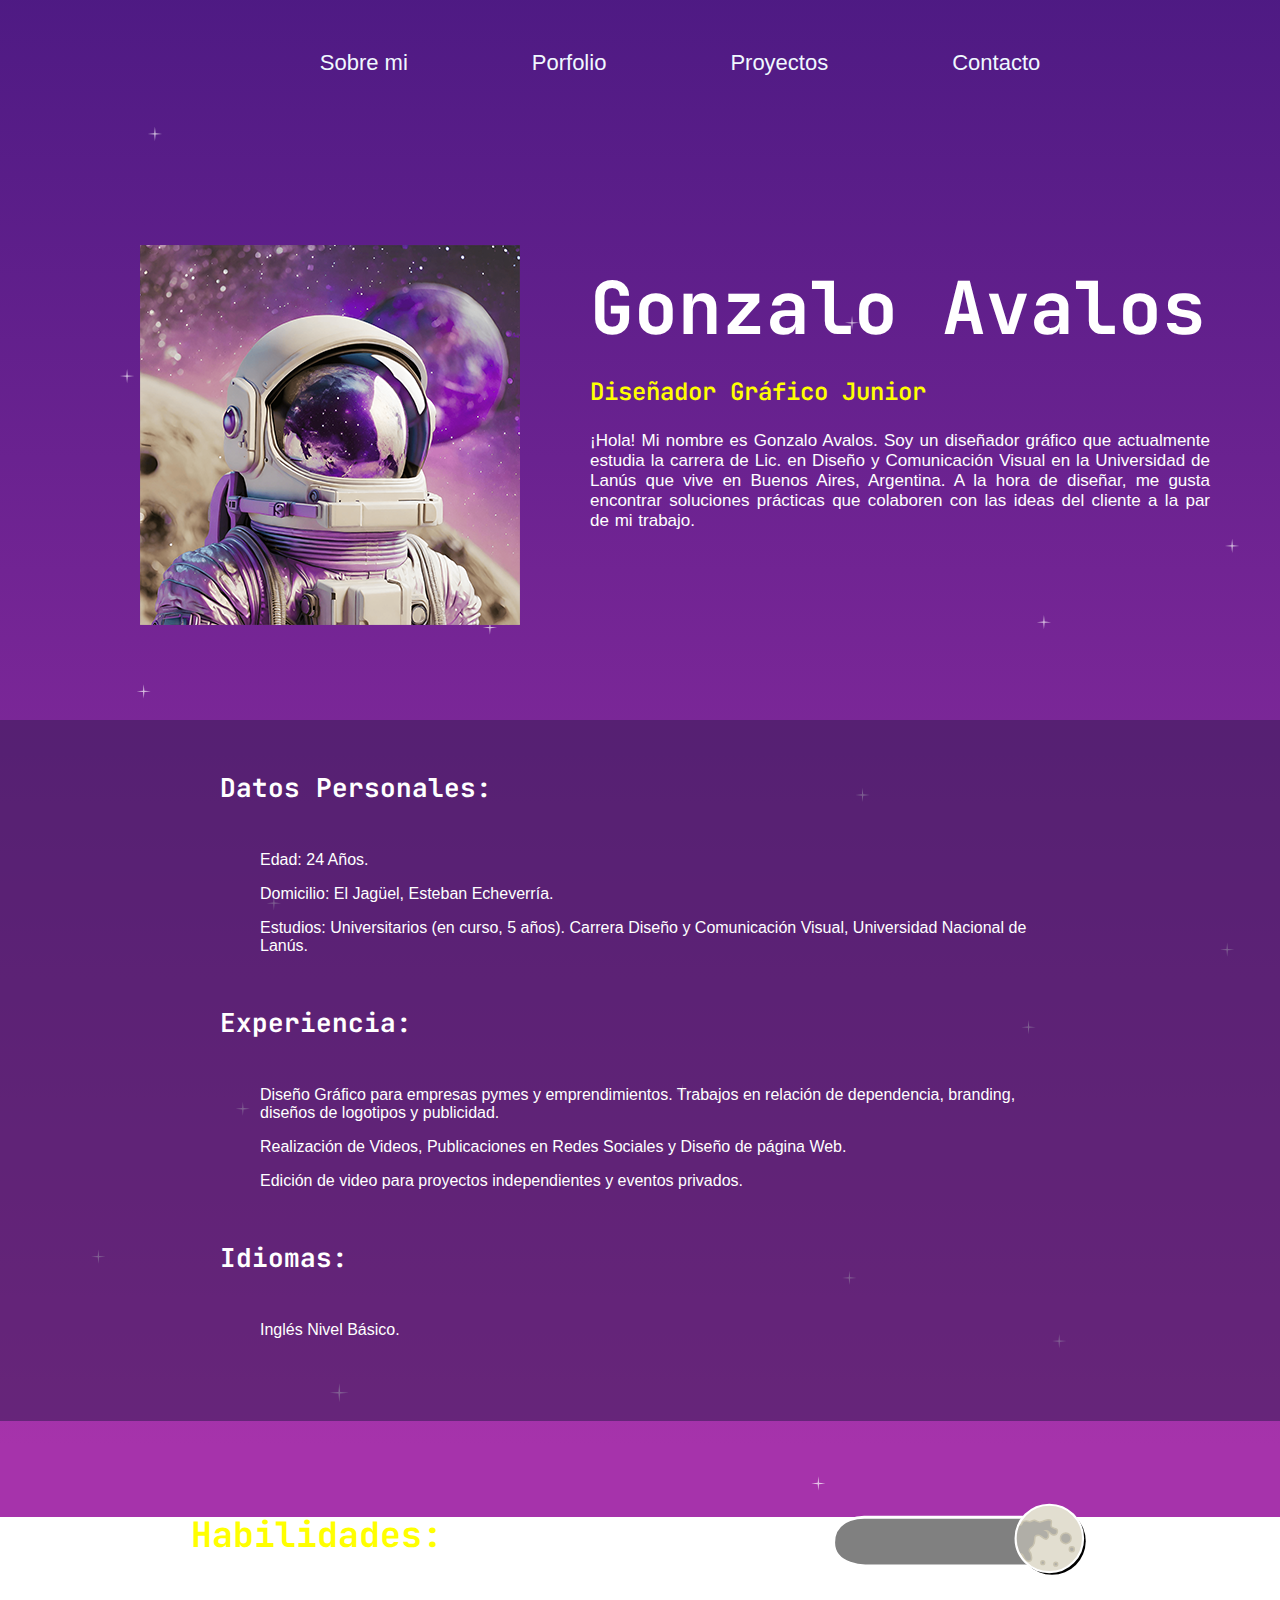
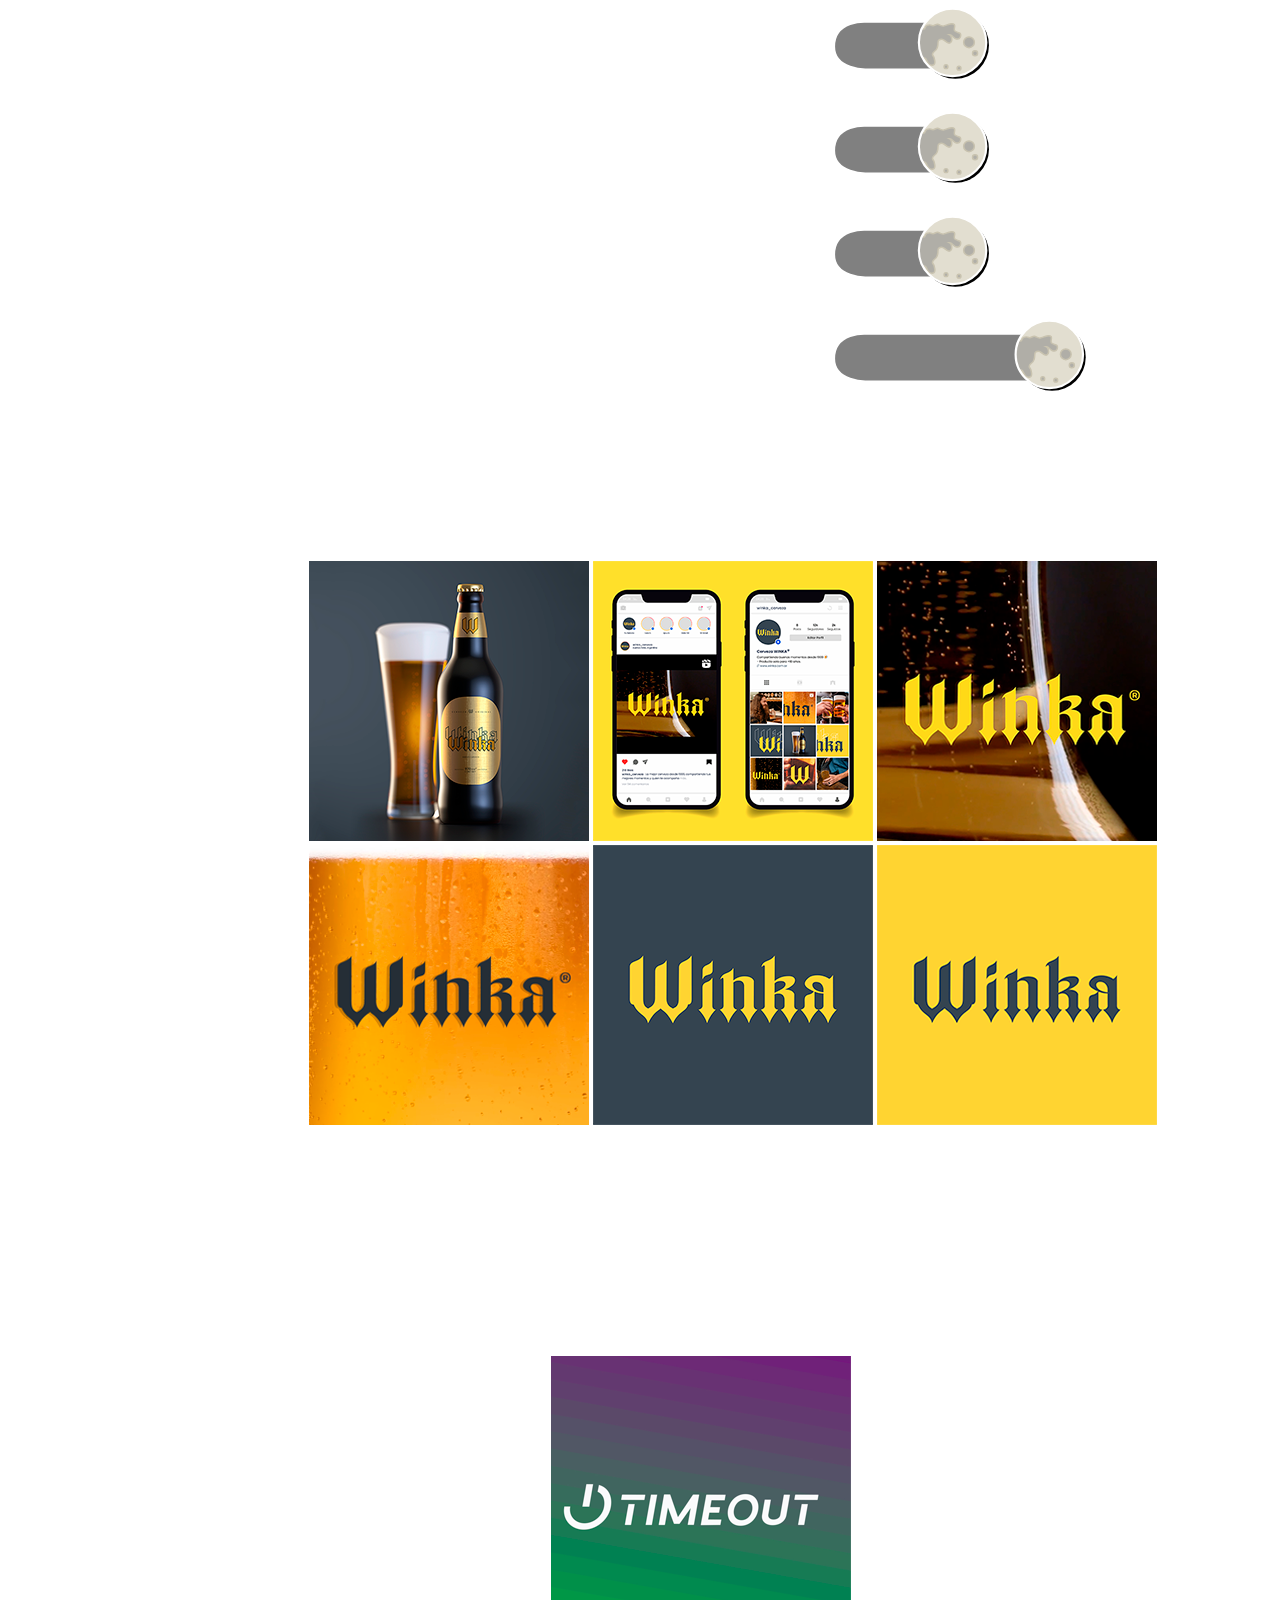
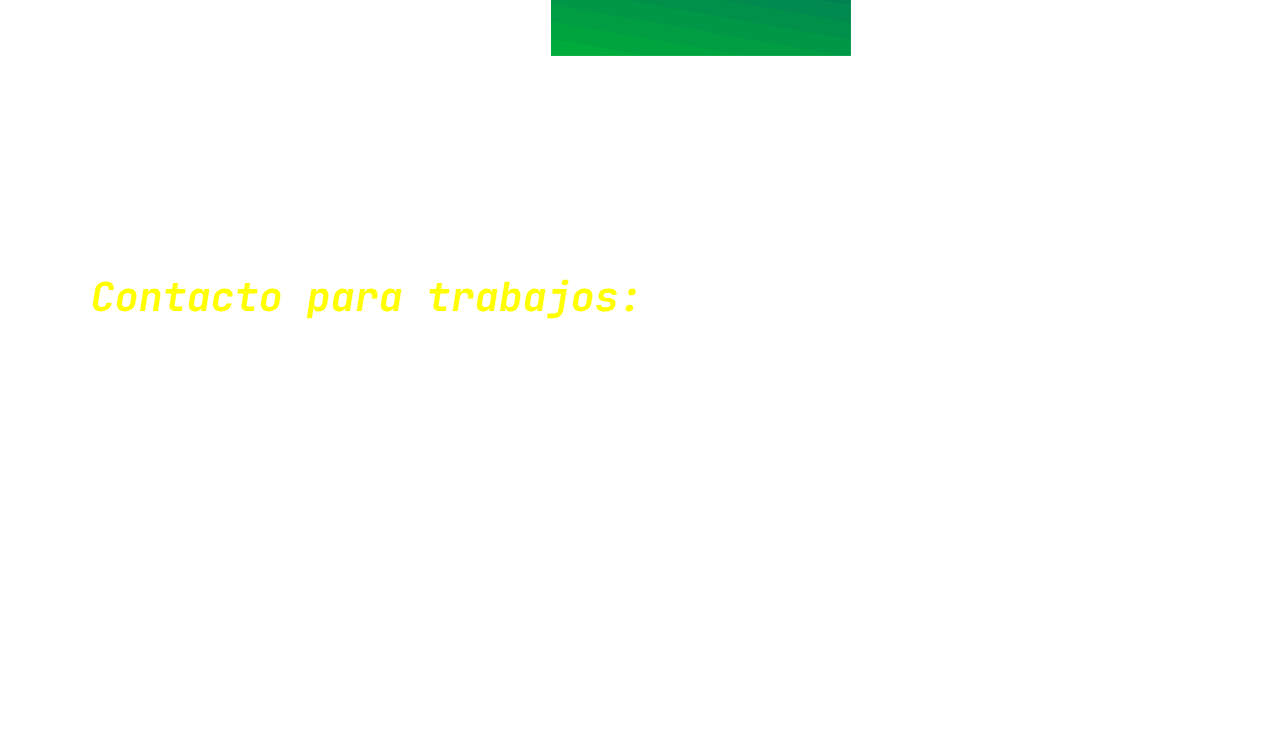
==== commit 57b7d0dc: "entrega" ====
--- a/index.html
+++ b/index.html
@@ -39,6 +39,7 @@
 					<ul>
 						<li>Diseño Gráfico para empresas pymes y emprendimientos. Trabajos en relaci&oacute;n de dependencia, branding, diseños de logotipos y publicidad.</li>
 						<li>Realizaci&oacute;n de Videos, Publicaciones en Redes Sociales y Diseño de p&aacute;gina Web.&nbsp;</li>
+                        <li>Edición de video para proyectos independientes y eventos privados.</li>
 					</ul>
                     <h3>Idiomas:</h3>
 					<ul>
@@ -59,7 +60,7 @@
 					<li><img src="img/luna_nivelalto.svg" alt="nivelalto" width="260px" height="100px"></li>
 					<li><img src="img/luna_nivelmedio.svg" alt="nivelalto" width="260px" height="100px"></li>
 					<li><img src="img/luna_nivelmedio.svg" alt="nivelbajo" width="260px" height="100px"></li>
-                    <li><img src="img/luna_nivelbajo.svg" alt="nivelbajo" width="260px" height="100px"></li>
+                    <li><img src="img/luna_nivelmedio.svg" alt="nivelbajo" width="260px" height="100px"></li>
                     <li><img src="img/luna_nivelalto.svg" alt="nivelbajo" width="260px" height="100px"></li>
 				</ul>
             </section>
@@ -76,9 +77,9 @@
 			</div>
             <section id="proyectos">
                 <h3 class="maspro">Un poco más de mi trabajo</h3>
-                <img src="img/marca_timeout.png" style="border: 6px solid white;" width="300px" height="300px"/>
+                <a href="proyecto-timeout.pdf" target="_blank"><img src="img/marca_timeout.png" style="border: 6px solid white;" width="300px" height="300px"/></a>
                 <ul>
-                    <li><a href="proyecto-timeout.pdf">Proyecto TIMEOUT</a></li>
+                    <li><a href="proyecto-timeout.pdf" target="_blank">Proyecto TIMEOUT</a></li>
                     <li><a href="https://astronauta.com" target="_blank">Web personal</a></li>
                     <li><a href="img/alien_selfie.png" download>No descargues esto</a></li>
                 </ul>
@@ -94,7 +95,10 @@
             </div>
         </main>
         <footer>
-            <p class="pfooter">Todos los derechos reservados. Unla Computaci&oacute;n 3. Año 2024</p>
+            <p class="pfooter">Todos los derechos reservados. Unla Computaci&oacute;n 3 2024.</p>
+            <a href="https://www.instagram.com" target="_blank"><img src="img/instagram_icon.svg" width="22px" height="22px" alt="icono de instagram"/></a>
+            <a href="https://www.facebook.com" target="_blank"><img src="img/facebook_icon.svg" width="22px" height="22px" alt="icono de facebook"/></a>
+            <a href="https://www.youtube.com" target="_blank"><img src="img/web_icon.svg" width="22px" height="22px" alt="icono de web"/></a>
         </footer>
     </body>
 </html>--- a/estilos.css
+++ b/estilos.css
@@ -1,3 +1,5 @@
+@import url('https://fonts.googleapis.com/css2?family=JetBrains+Mono:ital,wght@0,100..800;1,100..800&display=swap');
+
 *{ 
     margin: 0px;
     padding: 0px;
@@ -34,20 +36,20 @@
 h1 {
     color: white;
     font-size: 73px;
-    font-family: Verdana, Geneva, Tahoma, sans-serif;
+    font-family: "JetBrains Mono", monospace;
     padding-top: 40px;
 }
 
 h2 {
     color: yellow;
-    font-family: 'Gill Sans', 'Gill Sans MT', Calibri, 'Trebuchet MS', sans-serif;
-    font-weight: lighter;
+    font-family: "JetBrains Mono", monospace;
+    font-weight: 600;
     padding-top: 20px;
     padding-bottom: 10px;
 }
 h3 {
     font-size: 26px;
-    font-family: 'Franklin Gothic Medium', 'Arial Narrow', Arial, sans-serif;
+    font-family: "JetBrains Mono", monospace;
     color: white;
     padding-top: 50px;
     list-style-type: none;
@@ -56,7 +58,7 @@
 
 h4 {
     font-size: 40px;
-    font-family: 'Franklin Gothic Medium', 'Arial Narrow', Arial, sans-serif;
+    font-family: "JetBrains Mono", monospace;
     color: yellow;
 }
 
@@ -134,9 +136,9 @@
     display: flex;
     justify-content:center;
     align-items: center;
-    height: 510px;
-    width: 100%;
-    margin-left: 60px;
+    height: auto;
+    width: 100%;
+    margin-left: 45px;
 }
 
 .presentacion {
@@ -198,7 +200,7 @@
 .subtitulo {
     padding-top: 50px;
     font-size: 35px;
-    font-family:'Gill Sans', 'Gill Sans MT', Calibri, 'Trebuchet MS', sans-serif;
+    font-family: "JetBrains Mono", monospace;
     color:yellow;
 }
 
@@ -209,7 +211,8 @@
     width: 100%;
     height: 100%;
     background-color: rgba(255, 255, 255, 0.2);
-    padding-top: 36px;
+    padding-top: 80px;
+    padding-bottom: 40px;
 }
 
 .galeria {
@@ -258,7 +261,7 @@
 footer {
     display: flex;
     justify-content: center;
-    align-items: flex-end;
+    align-items: first baseline;
     height: 150px;
     width: auto;
     padding-left: 10px;
@@ -266,9 +269,10 @@
 }
 
 .pfooter {
-    padding-top: 50px;
-    font-size: 20px;
-    color: white;
-    font-family: 'Gill Sans', 'Gill Sans MT', Calibri, 'Trebuchet MS', sans-serif;
+    padding-top: 60px;
+    font-size: 18px;
+    color: white;
+    font-family: "JetBrains Mono", monospace;
     word-spacing: 3px;
-}
+    letter-spacing: 1px;
+}